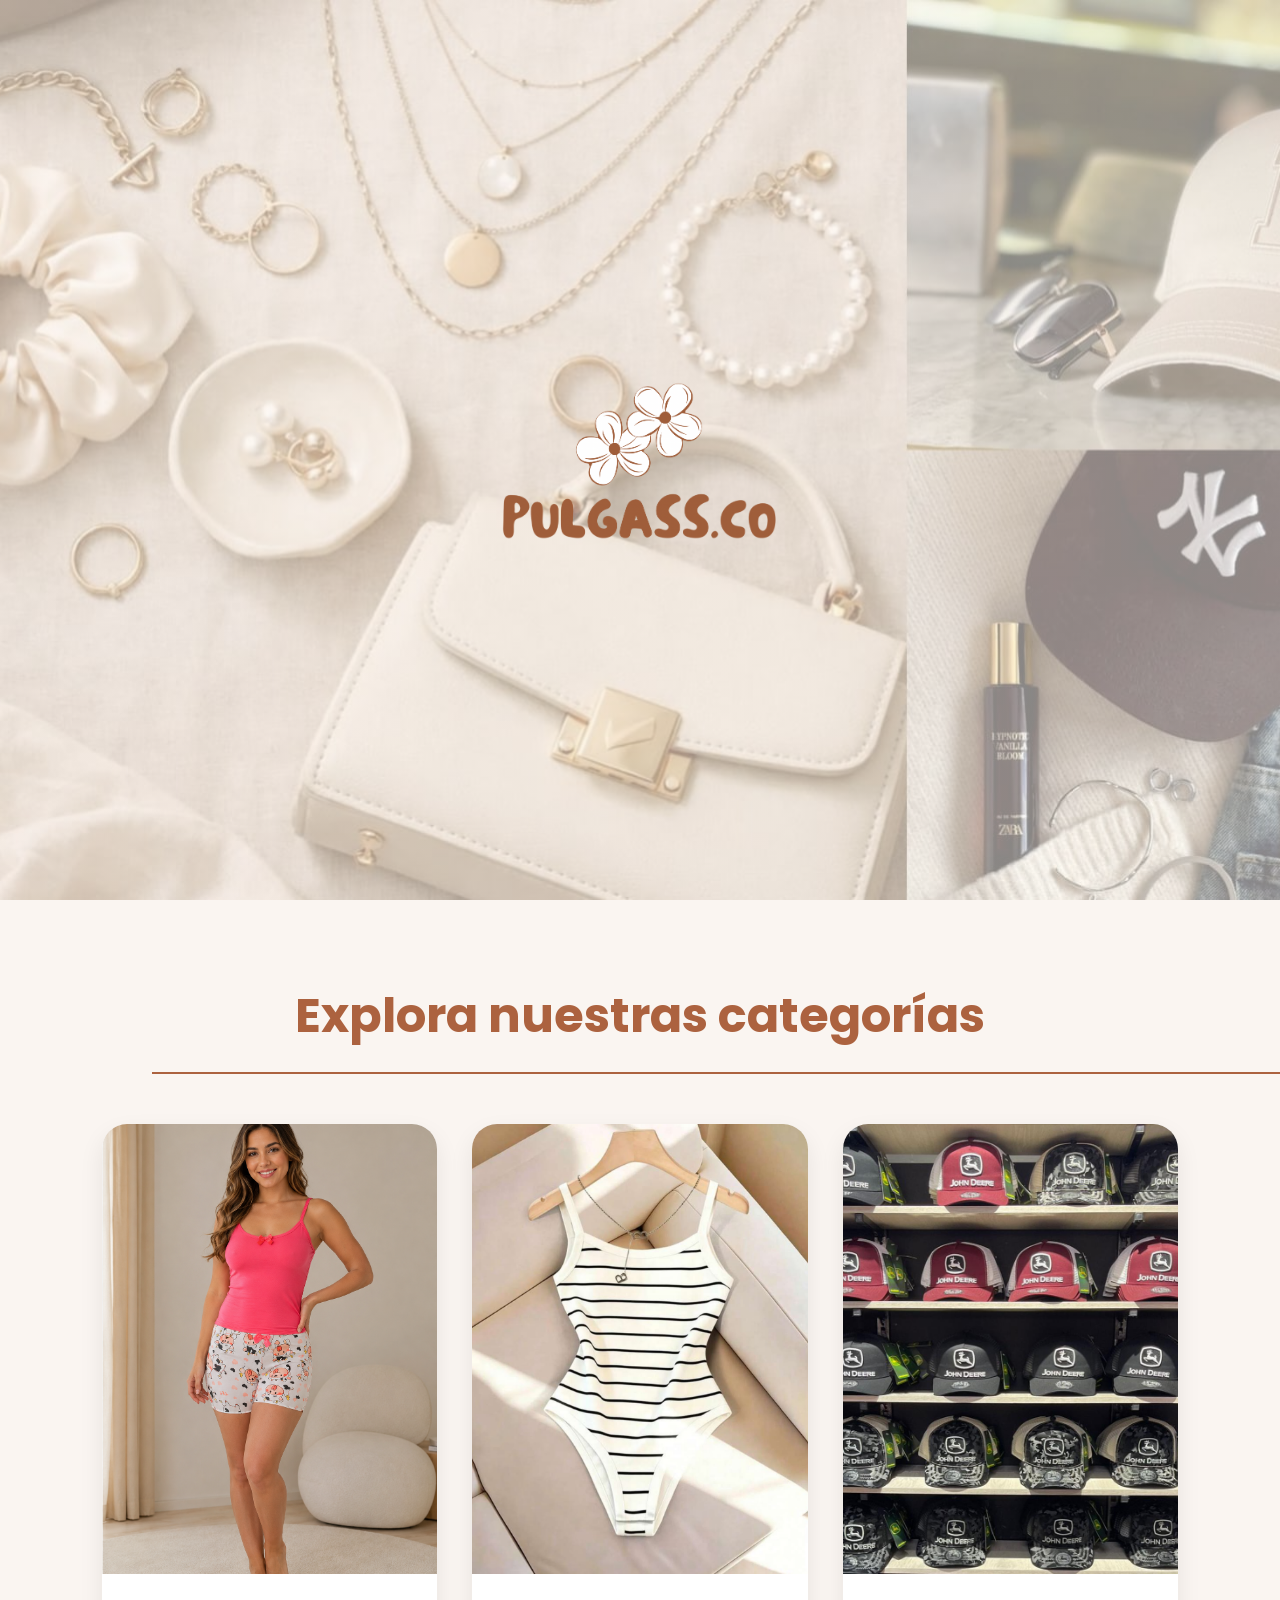
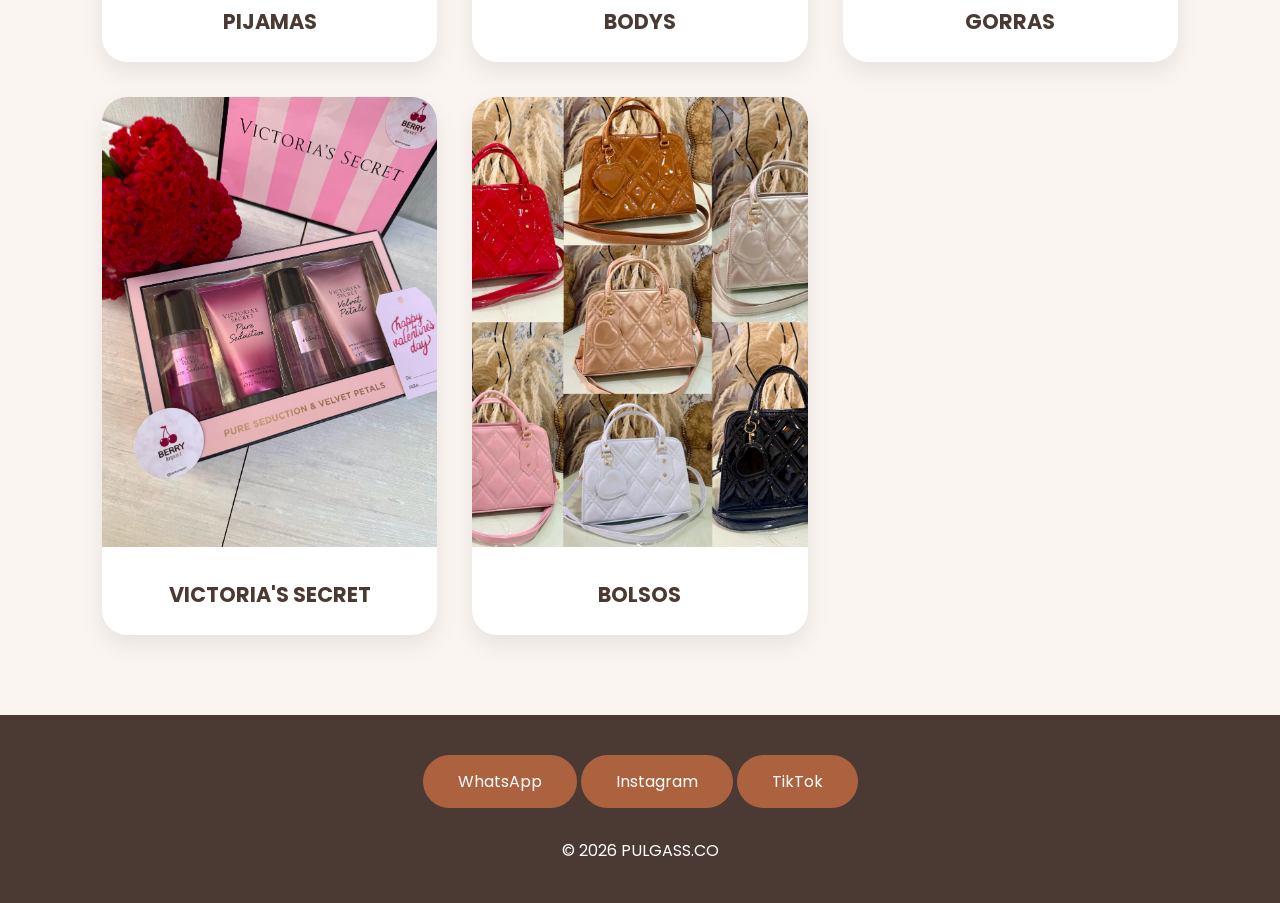
==== index.html @ 654286a7 "Initial commit" ====
<!DOCTYPE html>
<html lang="es">

<head>

    <meta charset="UTF-8">
    <meta name="viewport" content="width=device-width, initial-scale=1.0">

    <title>PULGASS.CO</title>

    <link rel="stylesheet" href="style.css">

    <link href="https://fonts.googleapis.com/css2?family=Poppins:wght@300;400;500;600&display=swap" rel="stylesheet">

</head>

<body>

<section class="hero">

    <div class="hero-contenido">

        <img src="img/logo/logo-Photoroom.png" alt="Pulgass" class="logo">
        
    </div>

</section>

<section class="categorias">

    <h2>Explora nuestras categorías</h2>

    <div class="grid-categorias">

        <a href="pijamas.html" class="card-categoria">

            <img src="img/pijamas/vaquita.png" alt="Pijamas">

            <h3> PIJAMAS </h3>

        </a>

        <a href="bodys.html" class="card-categoria">

            <img src="img/bodys/rayas.jpeg" alt="Bolsos">

            <h3> BODYS </h3>

        </a>

        <a href="gorras.html" class="card-categoria">

            <img src="img/gorrass.jpeg" alt="Gorras">

            <h3> GORRAS</h3>

        </a>

        <a href="victorias.html" class="card-categoria">

            <img src="img/victorias.webp" alt="Victoria Secret">

            <h3> VICTORIA'S SECRET</h3>

        </a>

        <a href="bolsos.html" class="card-categoria">

            <img src="img/BOLSOS/CARTERA EN CHAROL/cartera-charol.jpeg" alt="Bolsos">

            <h3> BOLSOS</h3>

        </a>

    </div>

</section>

<footer>

    <a href="https://wa.me/573222778006" target="_blank" class="btn-whatsapp">
        WhatsApp
    </a>

    <a href="https://instagram.com/pulgass.co" target="_blank" class="btn-instagram">
        Instagram
    </a>

    <a href="https://www.tiktok.com/@pulgass.co" target="_blank" class="btn-tiktok">
        TikTok
    </a>

    <p>
        © 2026 PULGASS.CO
    </p>

</footer>

</body>

</html>
---- style.css ----
*{
    margin:0;
    padding:0;
    box-sizing:border-box;
}

html{
    scroll-behavior:smooth;
}

body{
    font-family:'Poppins',sans-serif;
    background:#FAF5F1;
    color:#4A3A33;
}

/* HEADER */

header{
    background:white;
    text-align:center;
    display: none;
}

.logo{
    width:320px;
    max-width:90%;
}

/* HERO */

.hero{

    min-height:100vh;

    background:
    linear-gradient(
    rgba(250,245,241,.55),
    rgba(250,245,241,.55)
    ),
    url("img/banner/banner.jpeg");

    background-size:cover;
    background-position:center;

    display:flex;
    justify-content:center;
    align-items:center;

    text-align:center;

    padding:40px 20px;
}

.hero-contenido{
    max-width:700px;
}

.hero h1{
    font-size:4rem;
    color:#AC623F;
    margin-bottom:15px;
}

.hero p{
    font-size:1.2rem;
    line-height:1.8;
}

/* CATEGORIAS */

.categorias{
    padding:80px 8%;
}

.categorias h2{
    text-align:center;
    font-size:3rem;
    margin-bottom:50px;
    color:#AC623F;
}

.categorias h2::after{
    margin-top: 20px;
    margin-left: 50px;
    content: "";
    display: block;
    width: 1500px;
    height: 2px;
    background: #ac623f;
    margin: 30 px auto;
}

.grid-categorias{

    display:grid;

    grid-template-columns:
    repeat(auto-fit,minmax(280px,1fr));

    gap:35px;
}

.card-categoria{

    background:white;

    text-decoration:none;

    color:#4A3A33;

    border-radius:25px;

    overflow:hidden;

    box-shadow:
    0 10px 25px rgba(0,0,0,.08);

    transition:.3s;
}

.card-categoria:hover{

    transform:
    translateY(-8px);
}

.card-categoria img{

    width:100%;

    height:450px;

    object-fit:cover;
}

.card-categoria h3{

    padding:25px;

    text-align:center;

    font-size:1.3rem;
}

/* FOOTER */

footer{

    background:#4A3A33;

    color:white;

    text-align:center;

    padding:40px 20px;
}

.btn-whatsapp{

    display:inline-block;

    background:#AC623F;

    color:white;

    text-decoration:none;

    padding:14px 35px;

    border-radius:50px;

    margin-bottom:30px;

    transition:.3s;
}

.btn-whatsapp:hover{

    background:#8F4F30;
    transform: translateY(-3px);
}

.btn-instagram{

    display:inline-block;

    background:#AC623F;

    color:white;

    text-decoration:none;

    padding:14px 35px;

    border-radius:50px;

    margin-bottom:30px;

    transition:.3s;
}

.btn-instagram:hover{

    background:#8F4F30;
    transform: translateY(-3px);
}

.btn-tiktok{

    display:inline-block;

    background:#AC623F;

    color:white;

    text-decoration:none;

    padding:14px 35px;

    border-radius:50px;

    margin-bottom:30px;

    transition:.3s;
}

.btn-tiktok:hover{

    background:#8F4F30;
    transform: translateY(-3px);
}


/* =========================
   RESPONSIVE
========================= */

@media (max-width: 768px){

    .header-categoria{
        padding:15px;
    }

    .logo-categoria{
        width:150px;
    }

    .header-categoria h1{
        font-size:2rem;
    }

    .volver{
        padding:10px 20px;
        font-size:14px;
    }

    .productos{
        width:95%;
        gap:20px;
    }

    .producto img{
        height:280px;
    }

    .producto h2{
        font-size:1.2rem;
    }

    .precio{
        font-size:1.2rem;
    }

}
css
/* =========================
   PAGINA BOLSOS
========================= */

.header-categoria{
    display:flex;
    flex-direction:column;
    align-items:center;
    justify-content:center;
    text-align:center;
    padding:15px 20px;
    background:#FAF5F1;
}

.header-categoria img{
    margin-top: 40px;
}

.volver{
    margin-top: 40px;
    display:inline-block;
    padding:12px 25px;
    background:white;
    color:#AC623F;
    text-decoration:none;
    border-radius:50px;
    box-shadow:0 5px 15px rgba(0,0,0,.08);
    font-weight:600;
}

.volver:hover{

    background:#AC623F;

    color:white;
}

.logo-categoria{
    width:220px;
    margin-bottom:10px;
}

.header-categoria h1{
    margin-top: 10px;
    margin-right: 0;
    font-size:2.5rem;
}

.productos{

    width:90%;
    max-width:1600px;

    margin:60px auto;

    display:grid;

    grid-template-columns:
    repeat(auto-fit,minmax(300px,1fr));

    gap:35px;
}

.producto{

    background:white;

    border-radius:40px;

    overflow:hidden;

    box-shadow:
    0 10px 25px rgba(0,0,0,.08);

    transition:.3s;

    text-align:center;

    padding-bottom:25px;
}

.producto:hover{

    transform:
    translateY(-8px);
}

.producto img{

    width:80%;

    height:350px;

    object-fit:cover;
}

.producto h2{

    margin-top:20px;

    color:#4A3A33;

    font-size:1.4rem;
}

.precio{

    color:#AC623F;

    font-size:1.4rem;

    font-weight:700;

    margin:15px 0;
}

.colores{
    display:flex;
    justify-content:center;
    gap:8px;
    margin:10px 0;
}

.color{
    width:25px;
    height:25px;
    border-radius:50%;
    border:1px solid #ddd;
    cursor: pointer;
    transition: .3s;
}

.beige{background:#E4D9CF;}
.blanco{background:white;}
.negro{background:black;}
.rosado{background:pink;}
.champan{background: #d8B7A4;}
.marron{background: #964B00;}
.rojo{background: #FF0000;}
.morado{background: #8C3573;}
.azulclaro{background: #87CEEB;}
.azulrey{background: #0047AB;}
.crema{background: #FFFFF0;}
.verdeoscuro{background: #228B22;}
.verdeclaro{background: #98FF98;}
.amarillo{background: #E1AD01;}

.estampados{
    display:flex;
    justify-content:center;
    gap:8px;
    flex-wrap:wrap;
    margin:15px 0;
}

.estampados img{
    width:55px;
    height:55px;
    object-fit:cover;
    border-radius:10px;
    cursor:pointer;
    border:2px solid #ddd;
    transition:.3s;
}

.estampados img:hover{
    transform:scale(1.1);
    border-color:#AC623F;
}

.color:hover{
    transform: scale(1.2);
}

.color-contenedor{
    position:relative;
}

.color-seleccionado{
    font-size:14px;
    color:#AC623F;
    font-weight:500;
    margin:8px 0;
}

.producto p{

    color:#666;

    margin:8px 0;
}

.btn-comprar{

    width: 140px;

    display:inline-block;

    margin-top:20px;

    background:#AC623F;

    color:white;

    text-decoration:none;

    padding:12px 30px;

    border-radius:50px;

    transition:.3s;
}

.btn-comprar:hover{

    background:#8F4F30;
}

/* RESPONSIVE */

@media(max-width:768px){

    .header-categoria h1{
        font-size:2.2rem;
    }

    .producto img{
        height:280px;
    }

}

.header-categoria{
    display:flex !important;
    flex-direction:column !important;
    align-items:center !important;
    justify-content:center !important;
    text-align:center !important;
}

.header-categoria *{
    text-align:center !important;
}

.mensaje-kit{
    width:90%;
    max-width:1400px;
    margin:40px auto;
    display:block;
    text-align:center;
    padding:20px;
    background:white;
    border-radius:20px;
}
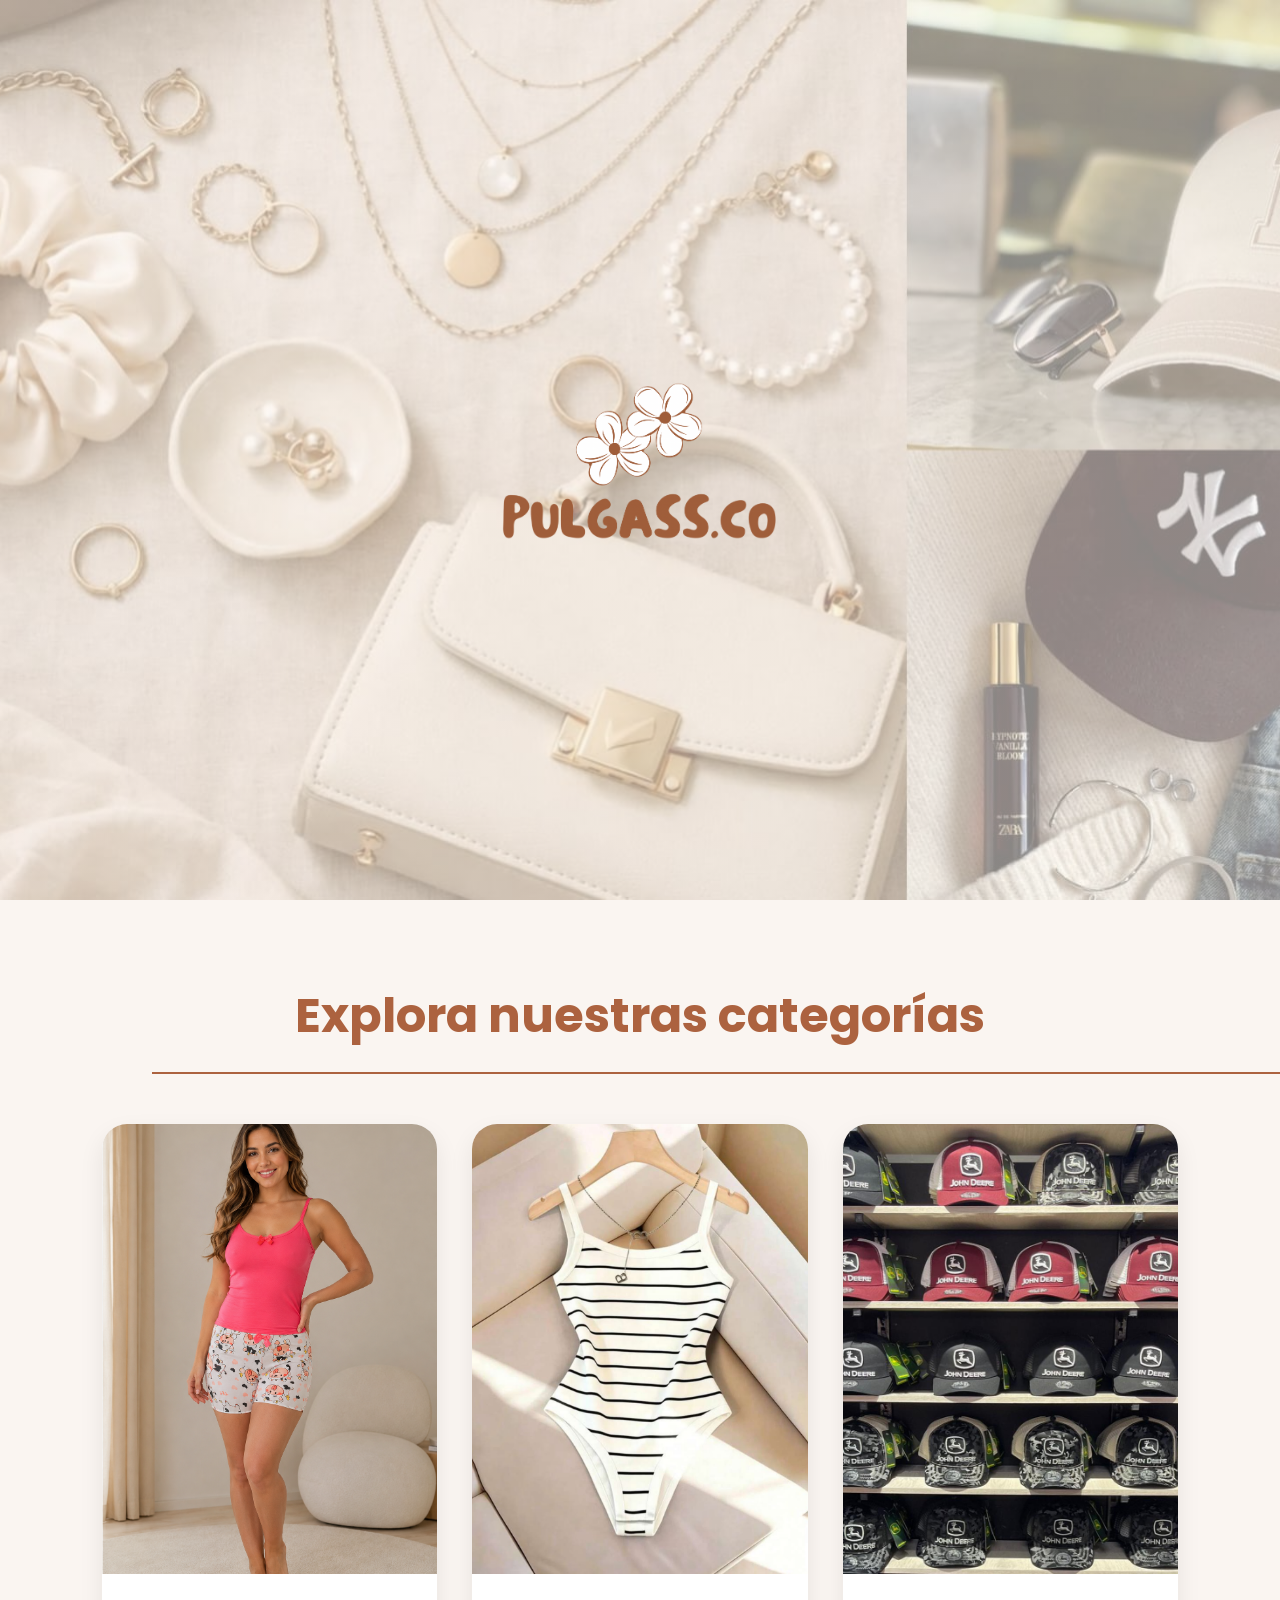
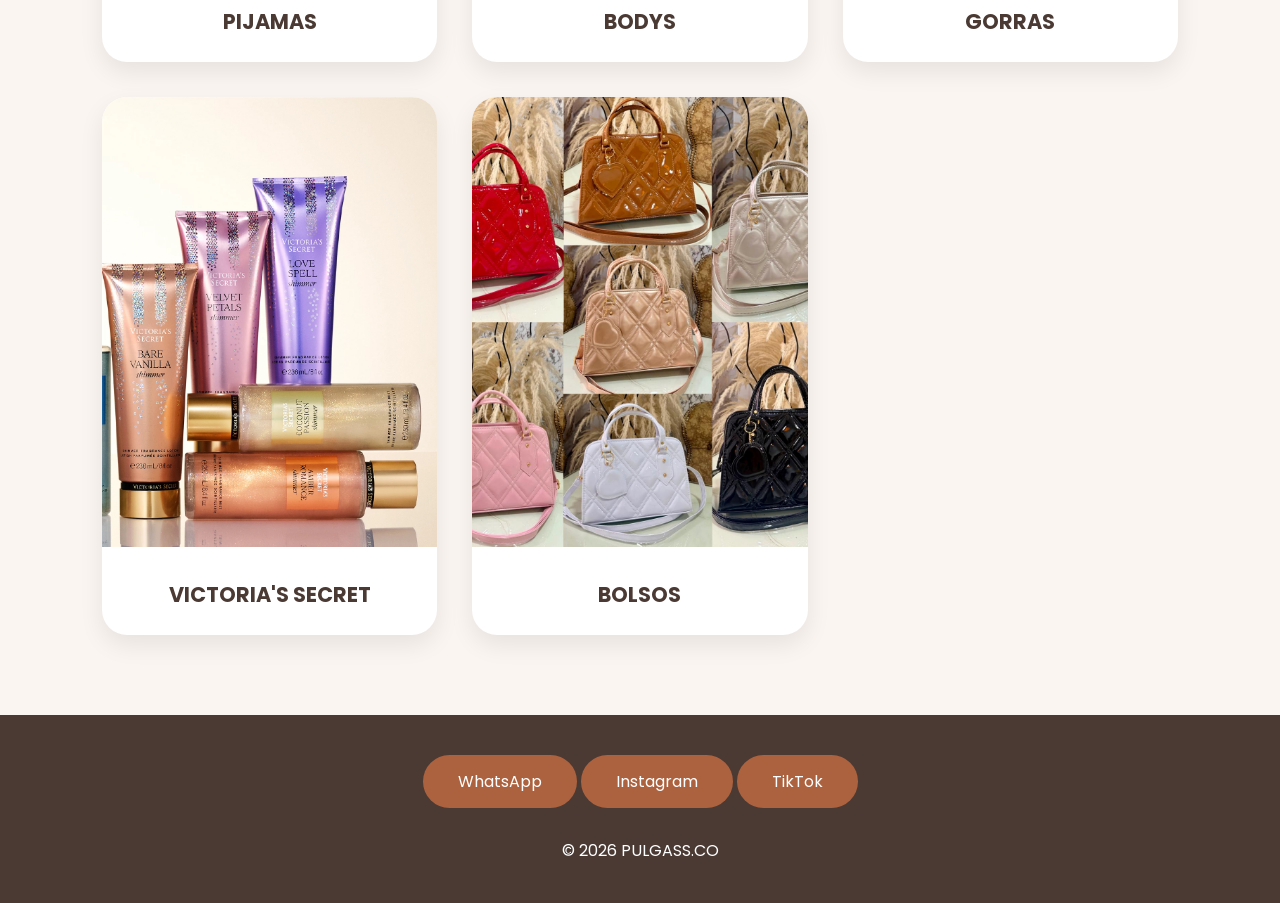
==== commit 2243954e: "nuevos bodys" ====
--- a/index.html
+++ b/index.html
@@ -58,7 +58,7 @@
 
         <a href="victorias.html" class="card-categoria">
 
-            <img src="img/victorias.webp" alt="Victoria Secret">
+            <img src="img/victoria.webp" alt="Victoria Secret">
 
             <h3> VICTORIA'S SECRET</h3>
 
@@ -78,7 +78,7 @@
 
 <footer>
 
-    <a href="https://wa.me/573222778006" target="_blank" class="btn-whatsapp">
+    <a href="https://wa.me/573223375265" target="_blank" class="btn-whatsapp">
         WhatsApp
     </a>
 
--- a/style.css
+++ b/style.css
@@ -420,6 +420,9 @@
 .verdeoscuro{background: #228B22;}
 .verdeclaro{background: #98FF98;}
 .amarillo{background: #E1AD01;}
+.verdepetroleo{background: #005f6a;}
+.vino{background: #4A0E17;}
+.azulnavy{background: #000080;}
 
 .estampados{
     display:flex;
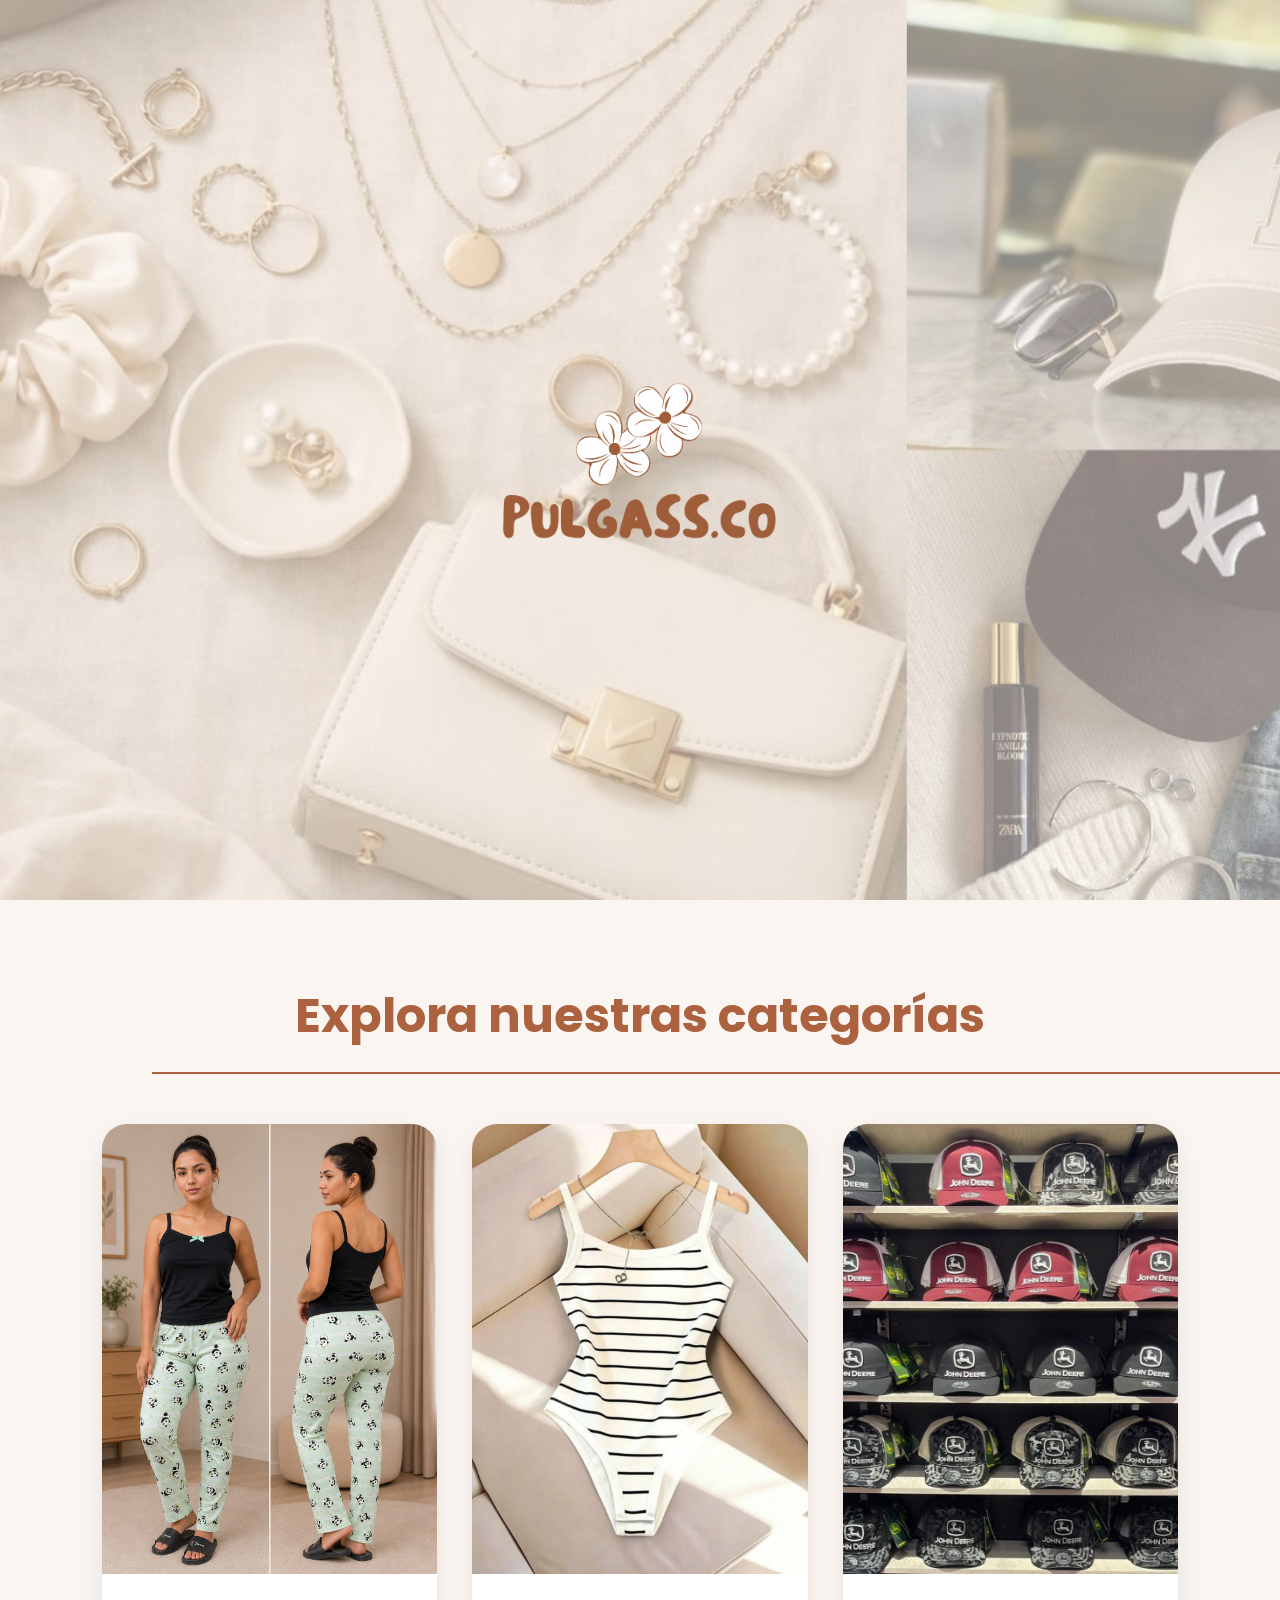
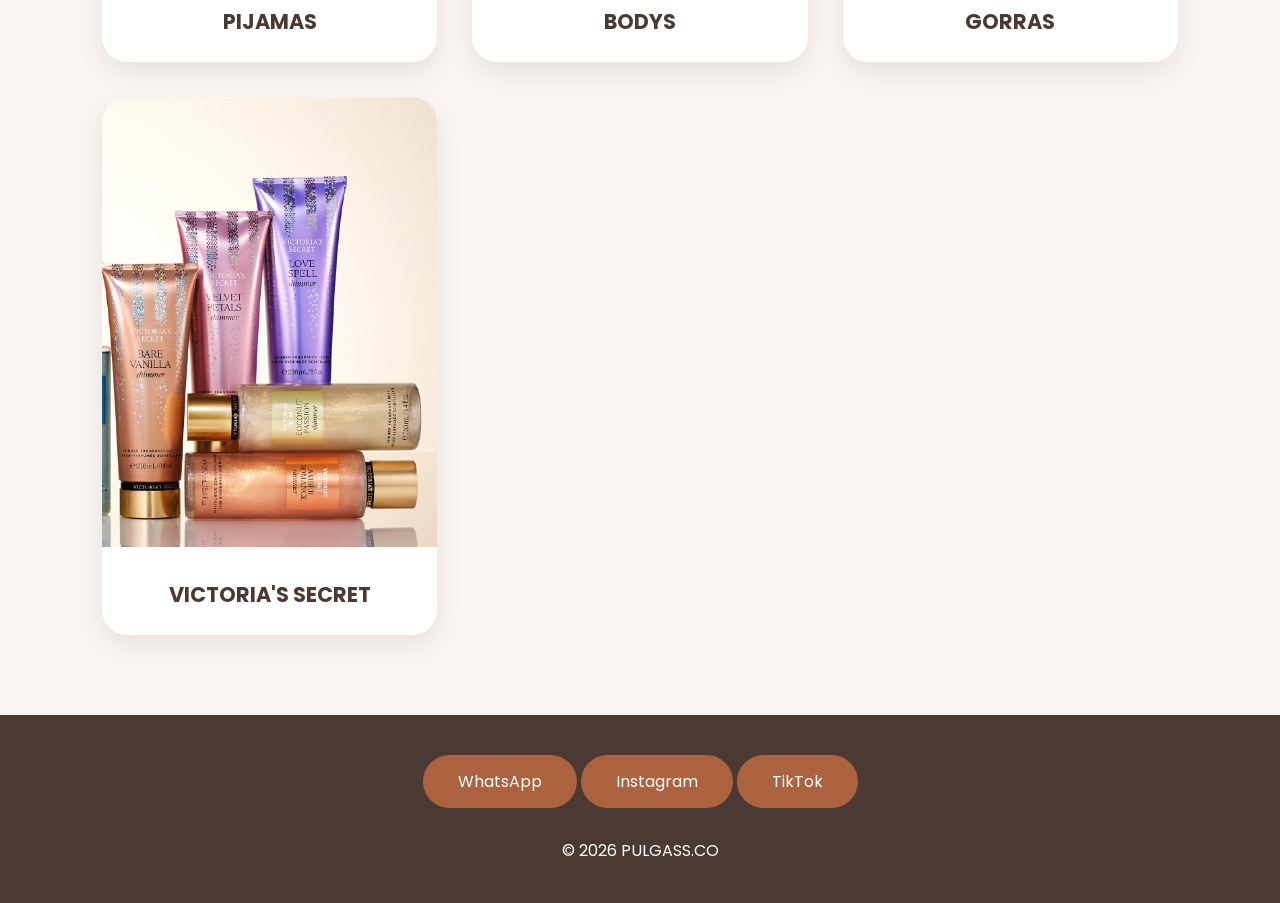
==== commit 9edf7b44: "actualizacion pijamas" ====
--- a/index.html
+++ b/index.html
@@ -34,7 +34,7 @@
 
         <a href="pijamas.html" class="card-categoria">
 
-            <img src="img/pijamas/vaquita.png" alt="Pijamas">
+            <img src="img/pijamas/pantalonu/7.png" alt="Pijamas">
 
             <h3> PIJAMAS </h3>
 
@@ -61,14 +61,6 @@
             <img src="img/victoria.webp" alt="Victoria Secret">
 
             <h3> VICTORIA'S SECRET</h3>
-
-        </a>
-
-        <a href="bolsos.html" class="card-categoria">
-
-            <img src="img/BOLSOS/CARTERA EN CHAROL/cartera-charol.jpeg" alt="Bolsos">
-
-            <h3> BOLSOS</h3>
 
         </a>
 
--- a/style.css
+++ b/style.css
@@ -401,7 +401,7 @@
     width:25px;
     height:25px;
     border-radius:50%;
-    border:1px solid #ddd;
+    border:1px solid #aaa;
     cursor: pointer;
     transition: .3s;
 }
@@ -425,6 +425,8 @@
 .azulnavy{background: #000080;}
 
 .estampados{
+    max-height: 350px;
+    overflow-y: auto;
     display:flex;
     justify-content:center;
     gap:8px;
@@ -530,4 +532,23 @@
     padding:20px;
     background:white;
     border-radius:20px;
+}
+
+.estampados{
+    display: grid;
+    grid-template-columns: repeat(2, auto);
+    gap:4px;
+    margin:15px 0;
+    justify-items: center;
+}
+
+.estampados img{
+    width:150px;
+    max-width: 120px;
+    height:140px;
+    object-fit:cover;
+    border-radius:10px;
+    cursor:pointer;
+    border:2px solid #ddd;
+    transition:.3s;
 }
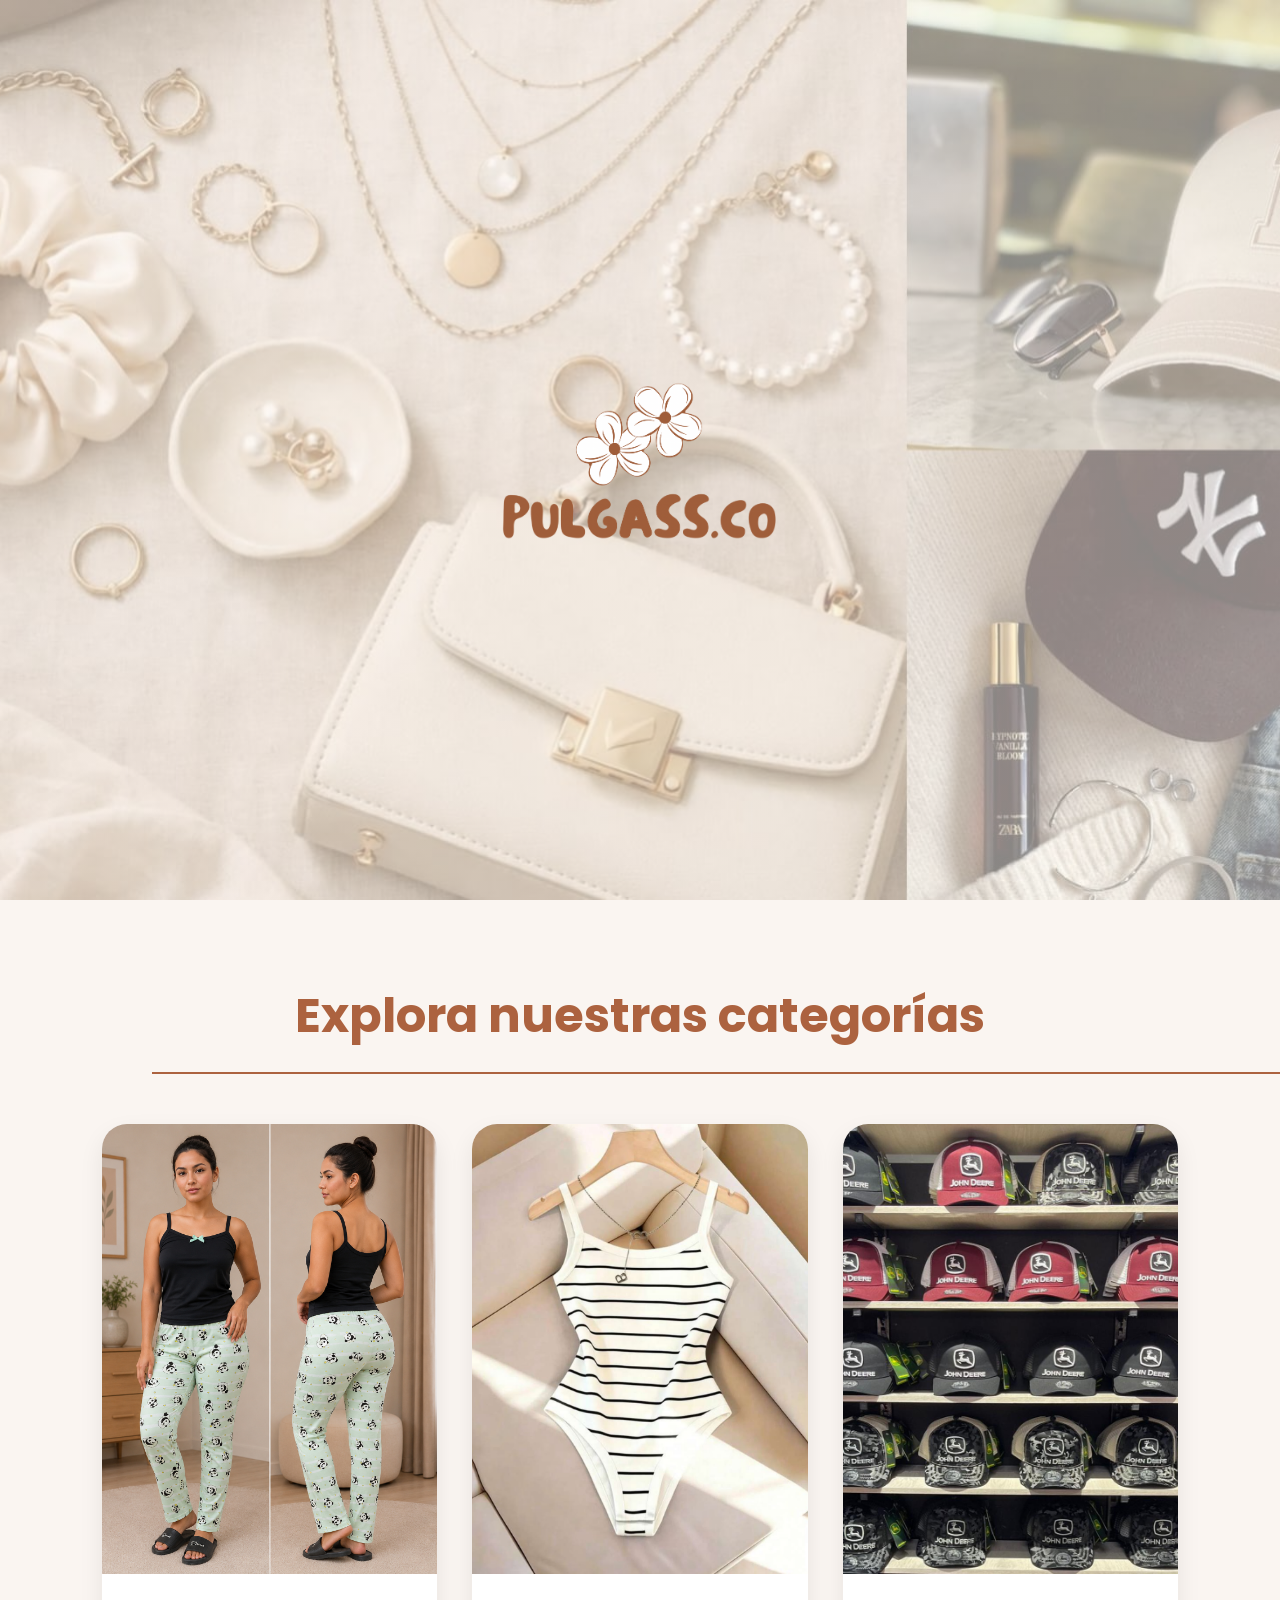
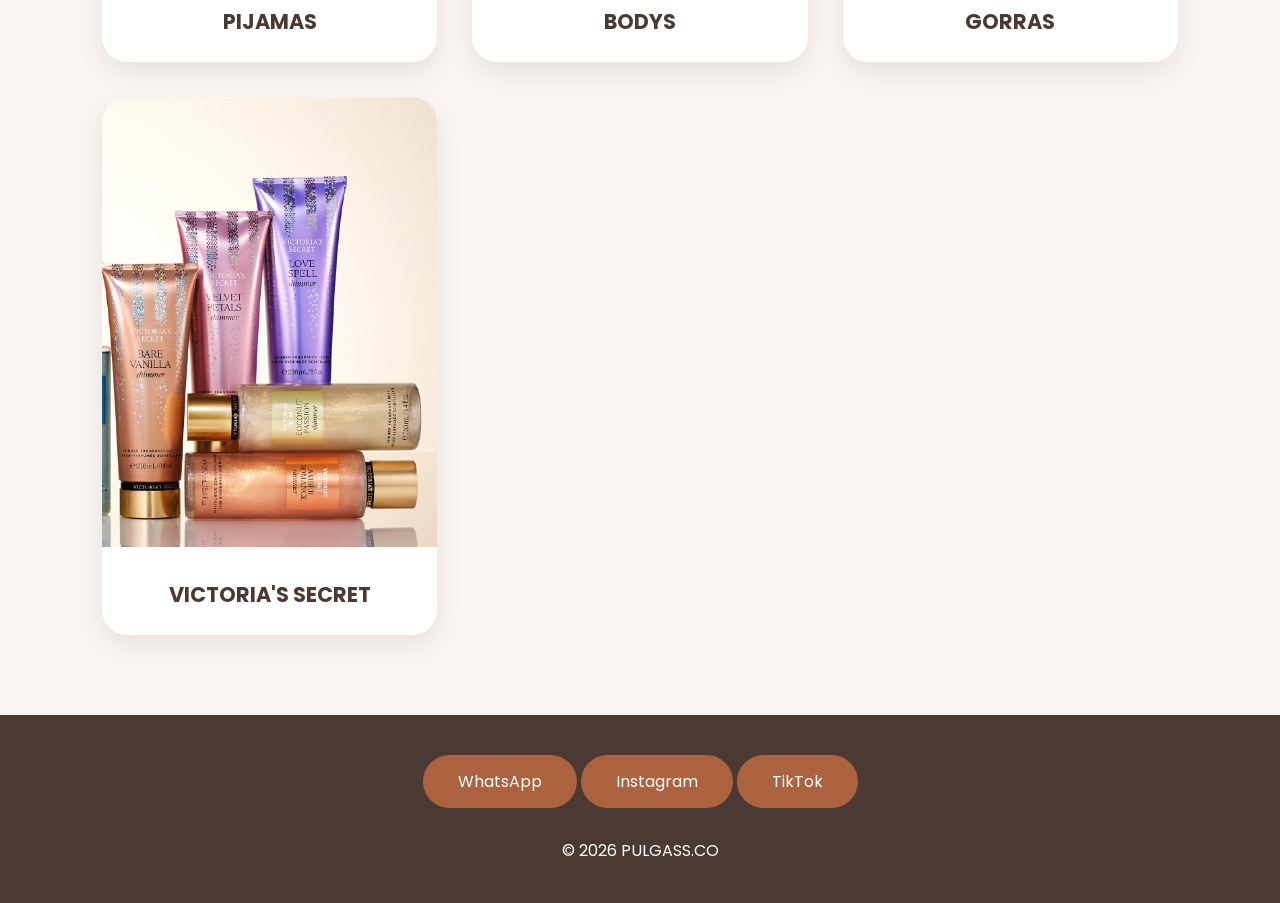
==== commit 8c1ba530: "cargaimagenes5" ====
--- a/index.html
+++ b/index.html
@@ -34,7 +34,7 @@
 
         <a href="pijamas.html" class="card-categoria">
 
-            <img src="img/pijamas/pantalonu/7.png" alt="Pijamas">
+            <img src="img/pijamas/pantalonu/7.jpg" alt="Pijamas">
 
             <h3> PIJAMAS </h3>
 
--- a/style.css
+++ b/style.css
@@ -256,20 +256,44 @@
     }
 
     .productos{
-        width:95%;
+        width:100%;
+        display:flex;
+        flex-direction:column;
+        align-items:center;
         gap:20px;
     }
 
+    .producto{
+        width:350px;
+        margin: 0 auto;
+    }
+
     .producto img{
-        height:280px;
+        width: 78%;
+        height:220px;
+    }
+
+    .estampados img{
+        width:95px;
+        height:110px;
     }
 
     .producto h2{
-        font-size:1.2rem;
+        font-size:1.05rem;
     }
 
     .precio{
-        font-size:1.2rem;
+        font-size:1.05rem;
+    }
+
+    .producto p{
+        font-size:0.9rem;
+    }
+
+    .btn-comprar{
+        width:120px;
+        padding:10px 20px;
+        font-size:14px;
     }
 
 }
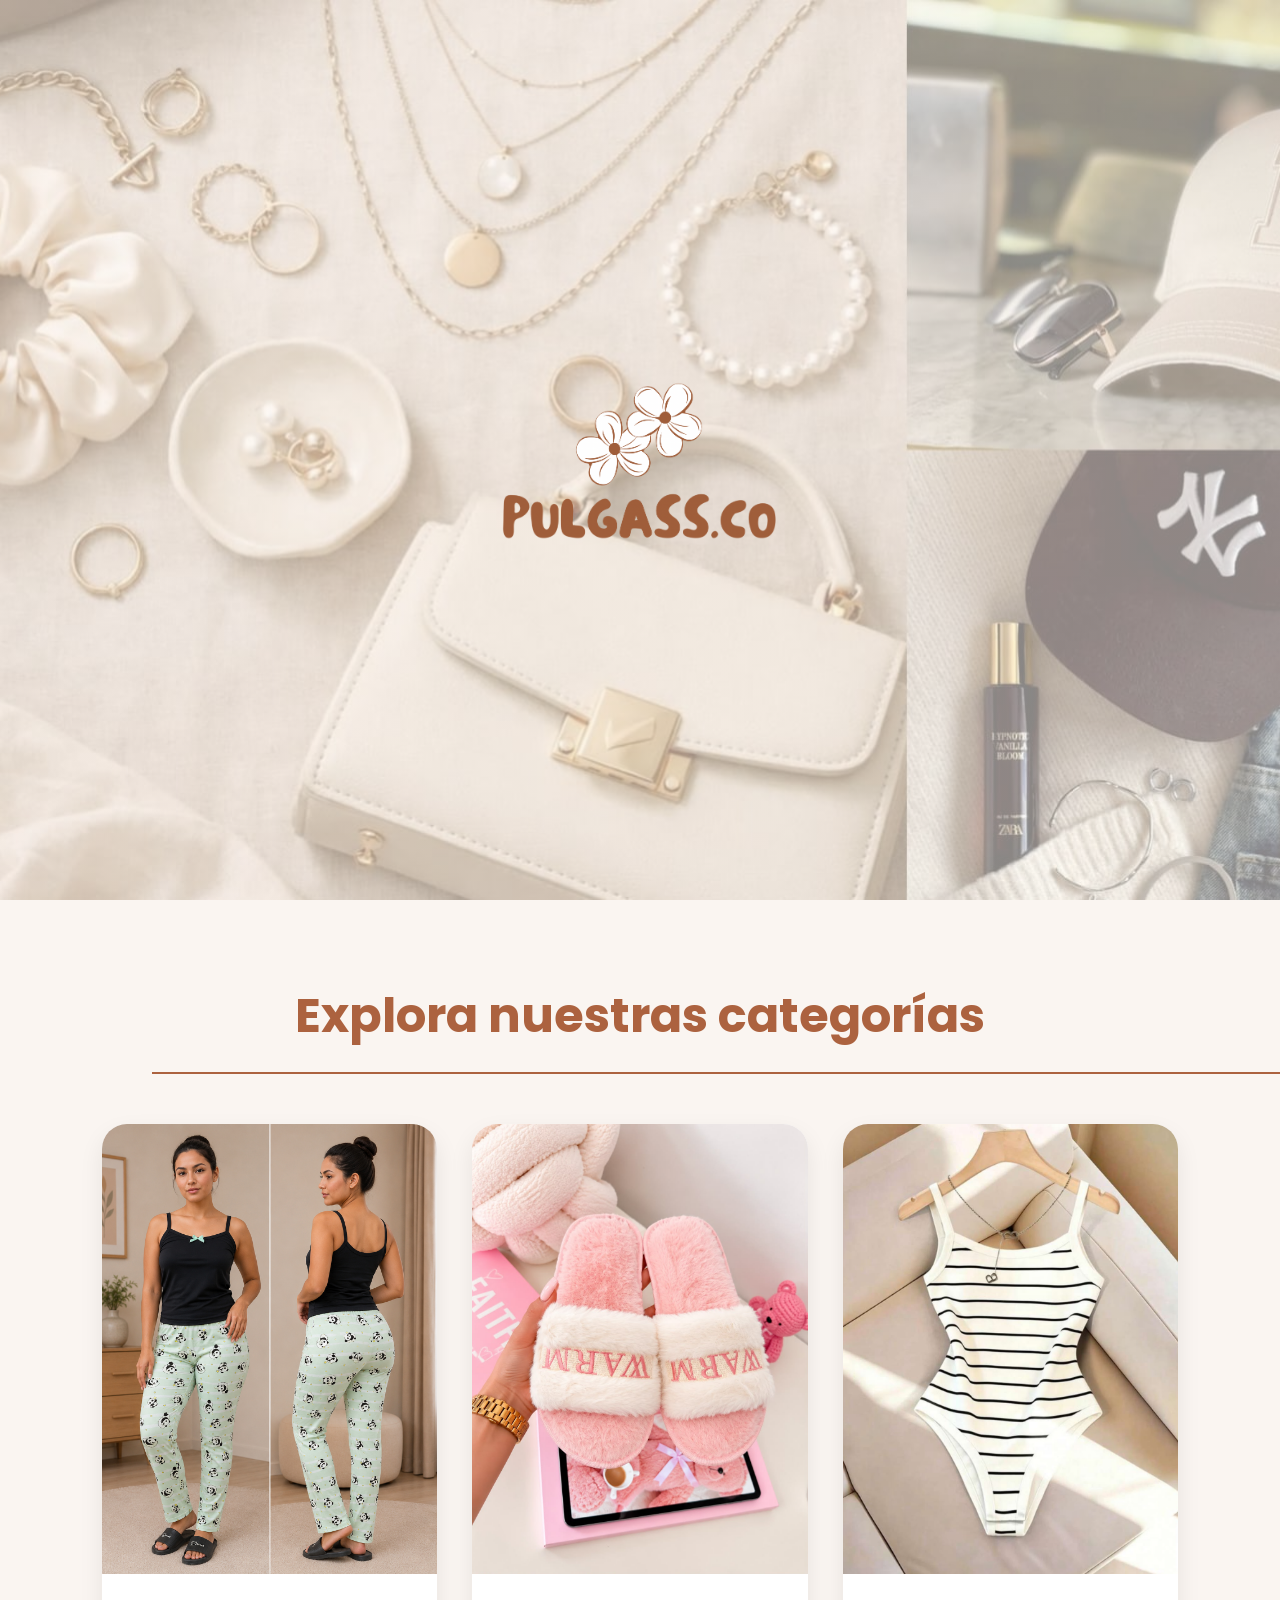
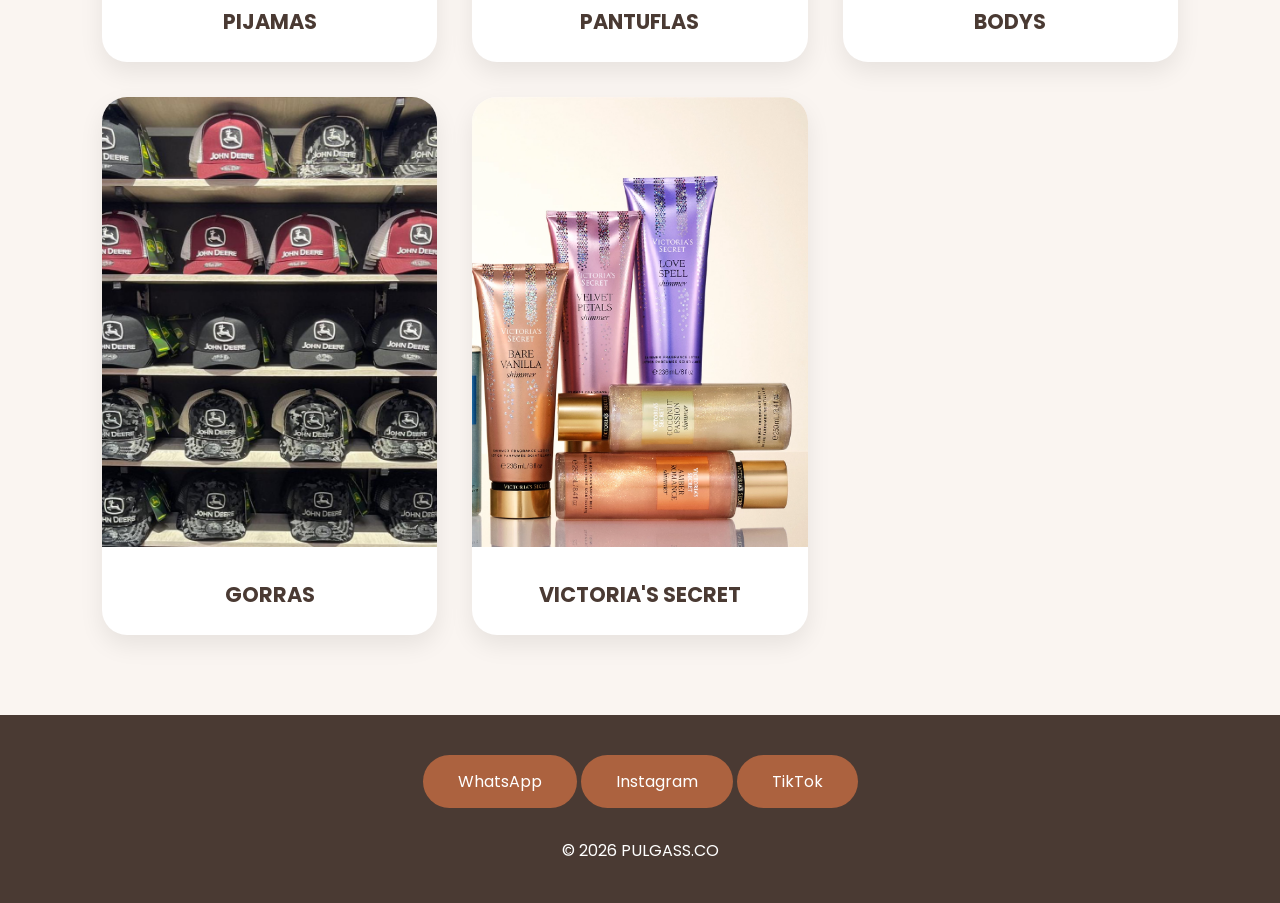
==== commit fdf2c698: "bjbcdbcb" ====
--- a/index.html
+++ b/index.html
@@ -37,6 +37,14 @@
             <img src="img/pijamas/pantalonu/7.jpg" alt="Pijamas">
 
             <h3> PIJAMAS </h3>
+
+        </a>
+
+        <a href="pantuflas.html" class="card-categoria">
+
+            <img src="img/pantuflas/1.jpeg" alt="Pantuflas">
+
+            <h3> PANTUFLAS </h3>
 
         </a>
 
--- a/style.css
+++ b/style.css
@@ -141,6 +141,27 @@
     text-align:center;
 
     font-size:1.3rem;
+}
+
+
+.miniatura{
+    position: relative;
+    display: inline-block;
+    overflow: hidden;
+}
+
+.miniatura .agotado{
+    position: absolute;
+    top: 50%;
+    left: 50%;
+    transform: translate(-50%, -50%);
+    background: rgba(220, 53, 69, 0.9);
+    color: black;
+    padding: 5px 10px;
+    font-size: 12px;
+    font-weight: bold;
+    border-radius: 5px;
+    pointer-events: none;
 }
 
 /* FOOTER */
@@ -385,13 +406,11 @@
     translateY(-8px);
 }
 
-.producto img{
-
-    width:80%;
-
+.producto > img{
+    width:100%;
     height:350px;
-
-    object-fit:cover;
+    object-fit:contain;
+    display:block;
 }
 
 .producto h2{
@@ -575,4 +594,15 @@
     cursor:pointer;
     border:2px solid #ddd;
     transition:.3s;
+}
+
+.producto{
+    display: flex;
+    flex-direction: column;
+    min-height: 900px;
+}
+
+.btn-comprar{
+    margin-top: auto;
+    align-self: center;
 }
